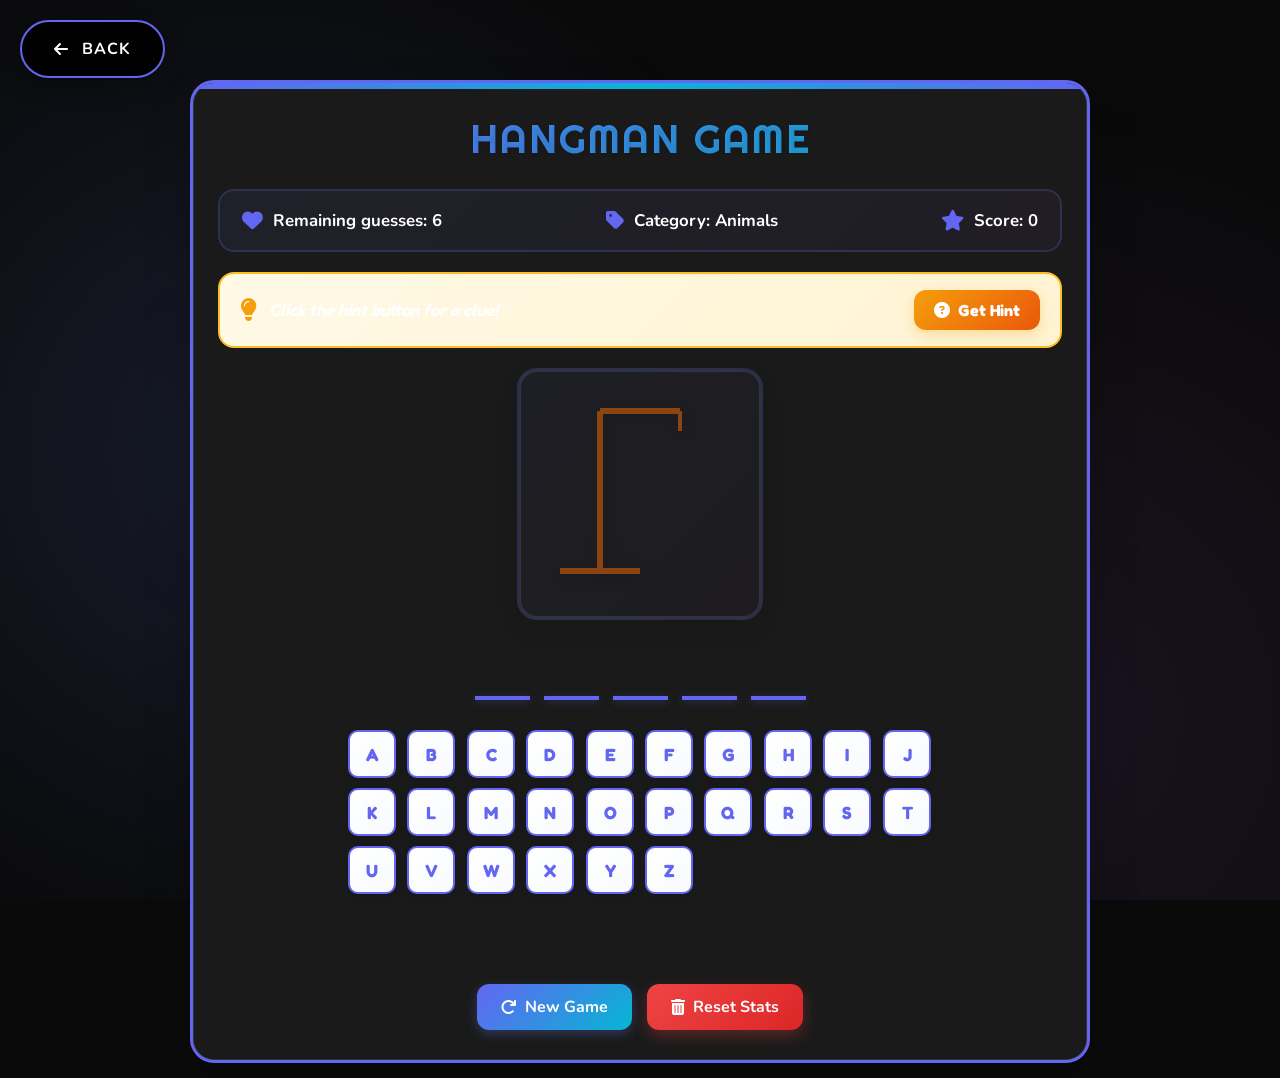
==== game-hub/games/Hangman-Game/index.html @ 68e76917 "Add files via upload" ====
<!DOCTYPE html>
<html lang="en">
<head>
  <meta charset="UTF-8">
  <meta name="viewport" content="width=device-width, initial-scale=1.0">
  <title>Hangman Game - Game Hub</title>
  
  <!-- SEO Meta Tags -->
  <meta name="description" content="Play Hangman - Guess the word letter by letter! Features multiple categories (Animals, Countries, Fruits) with hints. Part of Game Hub collection.">
  <meta name="keywords" content="hangman game, word guessing game, letter game, vocabulary game, educational game">
  <meta name="author" content="Game Hub">
  <meta name="robots" content="index, follow">
  
  <!-- Open Graph Meta Tags -->
  <meta property="og:title" content="Hangman Game - Game Hub">
  <meta property="og:description" content="Play Hangman - Guess the word letter by letter! Features multiple categories with hints.">
  <meta property="og:image" content="../../og.png">
  <meta property="og:image:alt" content="Hangman Game">
  <meta property="og:url" content="">
  <meta property="og:type" content="website">
  <meta property="og:site_name" content="Game Hub">
  
  <!-- Twitter Card Meta Tags -->
  <meta name="twitter:card" content="summary_large_image">
  <meta name="twitter:title" content="Hangman Game - Game Hub">
  <meta name="twitter:description" content="Play Hangman - Guess the word letter by letter!">
  <meta name="twitter:image" content="../../og.png">
  
  <!-- Favicon -->
  <link rel="icon" type="image/png" href="../../fb.png">
  <link rel="icon" type="image/png" sizes="32x32" href="../../fb.png">
  <link rel="icon" type="image/png" sizes="16x16" href="../../fb.png">
  <link rel="apple-touch-icon" sizes="180x180" href="../../fb.png">
  <link rel="manifest" href="../../site.webmanifest">
  
  <!-- Theme Color -->
  <meta name="theme-color" content="#6366f1">
  <meta name="msapplication-TileColor" content="#6366f1">
  
  <link rel="stylesheet" href="https://cdnjs.cloudflare.com/ajax/libs/font-awesome/6.4.0/css/all.min.css">
  <link rel="stylesheet" href="../../shared/styles.css">
  <link rel="stylesheet" href="styles.css">
</head>
<body class="theme-dark">
  <!-- Back Button -->
  <div class="btn btn-secondary back-button" onclick="navigateWithLoading('../../games-hub.html', 'Going Back...')" style="cursor: pointer;">
    <i class="fas fa-arrow-left"></i> Back
  </div>
  
  <div class="game-container">
    <h1>Hangman Game</h1>
    
    <!-- Result Modal -->
    <div id="result-modal" class="result-modal">
      <div class="result-modal-content">
        <div class="particles-container" id="particles-container"></div>
        <div class="result-icon" id="result-icon">🎉</div>
        <h2 class="result-title" id="result-title">Congratulations!</h2>
        <p class="result-message" id="result-message">You won!</p>
        <div class="result-stats">
          <div class="result-stat">
            <span class="result-stat-label">Score</span>
            <span class="result-stat-value" id="result-score">0</span>
          </div>
          <div class="result-stat">
            <span class="result-stat-label">Word</span>
            <span class="result-stat-value" id="result-word">WORD</span>
          </div>
          <div class="result-stat">
            <span class="result-stat-label">Streak</span>
            <span class="result-stat-value" id="result-streak">0</span>
          </div>
        </div>
        <div class="result-buttons">
          <button class="result-btn play-again-btn" id="play-again-btn">
            <i class="fas fa-redo"></i> Play Again
          </button>
          <button class="result-btn close-modal-btn" id="close-modal-btn">
            <i class="fas fa-times"></i> Close
          </button>
        </div>
      </div>
    </div>
    
    <div class="game-status">
      <div class="status-item">
        <i class="fas fa-heart"></i>
        <span id="remaining-guesses">Remaining guesses: 6</span>
      </div>
      <div class="status-item">
        <i class="fas fa-tag"></i>
        <span id="category">Category: Animals</span>
      </div>
      <div class="status-item">
        <i class="fas fa-star"></i>
        <span id="current-score">Score: 0</span>
      </div>
    </div>
    
    <div class="hint-section">
      <div class="hint-container">
        <i class="fas fa-lightbulb"></i>
        <span id="hint-text">Click the hint button for a clue!</span>
      </div>
      <button id="hint-btn" class="hint-btn">
        <i class="fas fa-question-circle"></i> Get Hint
      </button>
    </div>
    
    <div class="hangman-container">
      <div class="hangman-wrapper">
        <svg id="hangman-svg" width="200" height="200" viewBox="0 0 200 200">
          <!-- Gallows -->
          <line x1="20" y1="180" x2="100" y2="180" stroke="#8B4513" stroke-width="6"/>
          <line x1="60" y1="180" x2="60" y2="20" stroke="#8B4513" stroke-width="6"/>
          <line x1="60" y1="20" x2="140" y2="20" stroke="#8B4513" stroke-width="6"/>
          <line x1="140" y1="20" x2="140" y2="40" stroke="#8B4513" stroke-width="4"/>
          
          <!-- Hangman parts (hidden by default) -->
          <!-- Head -->
          <circle id="head" cx="140" cy="60" r="20" stroke="#333" stroke-width="3" fill="#ffdbac" style="display: none;"/>
          <!-- Body -->
          <line id="body" x1="140" y1="80" x2="140" y2="130" stroke="#333" stroke-width="4" style="display: none;"/>
          <!-- Arms -->
          <line id="left-arm" x1="140" y1="100" x2="110" y2="90" stroke="#333" stroke-width="3" style="display: none;"/>
          <line id="right-arm" x1="140" y1="100" x2="170" y2="90" stroke="#333" stroke-width="3" style="display: none;"/>
          <!-- Legs -->
          <line id="left-leg" x1="140" y1="130" x2="120" y2="160" stroke="#333" stroke-width="3" style="display: none;"/>
          <line id="right-leg" x1="140" y1="130" x2="160" y2="160" stroke="#333" stroke-width="3" style="display: none;"/>
          <!-- Face (shown when lost) -->
          <g id="face" style="display: none;">
            <circle cx="133" cy="55" r="2" fill="#333"/>
            <circle cx="147" cy="55" r="2" fill="#333"/>
            <path d="M130 70 Q140 75 150 70" stroke="#333" stroke-width="2" fill="transparent"/>
          </g>
        </svg>
      </div>
    </div>
    
    <div class="word-display" id="word-display">
      <!-- Word letters will appear here -->
    </div>
    
    <div class="keyboard" id="keyboard">
      <!-- Keyboard letters will be added by JavaScript -->
    </div>
    
    <div class="game-message" id="game-message"></div>
    
    <div class="game-controls">
      <button id="hint-btn-mobile" class="control-btn hint-btn-mobile">
        <i class="fas fa-lightbulb"></i>
        <span>Hint</span>
      </button>
      <button id="reset-btn" class="control-btn reset-btn">
        <i class="fas fa-redo"></i>
        <span>New Game</span>
      </button>
      <button id="reset-stats-btn" class="control-btn stats-reset-btn">
        <i class="fas fa-trash-alt"></i>
        <span>Reset Stats</span>
      </button>
    </div>
  </div>

  <script src="../../shared/themes.js"></script>
  <script src="../../shared/sound-manager.js"></script>
  <script src="../../shared/simple-loading.js"></script>
  <script src="script.js"></script>
  <script>
    function navigateWithLoading(url, text = 'Loading...') {
      SimpleLoading.showAndNavigate(url, text, 600);
    }
  </script>
</body>
</html>
---- game-hub/shared/styles.css ----
/* Global Theme System for Game Hub */

/* Video Background Styles */
.video-background {
    position: fixed;
    top: 0;
    left: 0;
    width: 100%;
    height: 100%;
    z-index: -2;
    object-fit: cover;
    filter: brightness(1.0) contrast(1.1);
    opacity: 1;
    transition: opacity 0.5s ease-in-out;
}

.video-overlay {
    position: fixed;
    top: 0;
    left: 0;
    width: 100%;
    height: 100%;
    background: rgba(0, 0, 0, 0.1);
    z-index: -1;
    transition: background 0.5s ease-in-out;
}

/* Particles.js Container */
#particles-js {
    position: fixed;
    top: 0;
    left: 0;
    width: 100%;
    height: 100%;
    z-index: 1;
    pointer-events: none;
}

/* Theme Variables */
:root {
    /* Dark Theme (Default) */
    --dark-bg: #0a0a0a;
    --dark-surface: #1a1a1a;
    --dark-primary: #6366f1;
    --dark-secondary: #8b5cf6;
    --dark-accent: #06b6d4;
    --dark-text: #ffffff;
    --dark-text-secondary: #a1a1aa;
    --dark-shadow: 0 10px 30px rgba(99, 102, 241, 0.3);
    --dark-glow: 0 0 20px;
    
    /* Anime/Neon Theme */
    --anime-bg: #0d0d23;
    --anime-surface: #1a1a3a;
    --anime-primary: #ff006e;
    --anime-secondary: #8338ec;
    --anime-accent: #00f5ff;
    --anime-text: #ffffff;
    --anime-text-secondary: #b794f6;
    --anime-shadow: 0 10px 30px rgba(255, 0, 110, 0.4);
    --anime-glow: 0 0 30px;
    
    /* Cartoon/Toon Theme */
    --cartoon-bg: #fff8e1;
    --cartoon-surface: #ffffff;
    --cartoon-primary: #ff5722;
    --cartoon-secondary: #ff9800;
    --cartoon-accent: #4caf50;
    --cartoon-text: #333333;
    --cartoon-text-secondary: #666666;
    --cartoon-shadow: 0 8px 25px rgba(255, 87, 34, 0.3);
    --cartoon-glow: 0 0 15px;
}

/* Current Theme Variables (Default to Dark) */
.theme-dark {
    --current-bg: var(--dark-bg);
    --current-surface: var(--dark-surface);
    --current-primary: var(--dark-primary);
    --current-secondary: var(--dark-secondary);
    --current-accent: var(--dark-accent);
    --current-text: var(--dark-text);
    --current-text-secondary: var(--dark-text-secondary);
    --current-shadow: var(--dark-shadow);
    --current-glow: var(--dark-glow);
}

.theme-anime {
    --current-bg: var(--anime-bg);
    --current-surface: var(--anime-surface);
    --current-primary: var(--anime-primary);
    --current-secondary: var(--anime-secondary);
    --current-accent: var(--anime-accent);
    --current-text: var(--anime-text);
    --current-text-secondary: var(--anime-text-secondary);
    --current-shadow: var(--anime-shadow);
    --current-glow: var(--anime-glow);
}

.theme-cartoon {
    --current-bg: var(--cartoon-bg);
    --current-surface: var(--cartoon-surface);
    --current-primary: var(--cartoon-primary);
    --current-secondary: var(--cartoon-secondary);
    --current-accent: var(--cartoon-accent);
    --current-text: var(--cartoon-text);
    --current-text-secondary: var(--cartoon-text-secondary);
    --current-shadow: var(--cartoon-shadow);
    --current-glow: var(--cartoon-glow);
}

/* Global Styles */
* {
    margin: 0;
    padding: 0;
    box-sizing: border-box;
    cursor: url('../../assets/cursors/alt.cur'), auto;
}

body {
    font-family: 'Inter', -apple-system, BlinkMacSystemFont, 'Segoe UI', Roboto, sans-serif;
    background: var(--current-bg);
    color: var(--current-text);
    transition: all 0.3s ease;
    overflow-x: hidden;
    cursor: url('../../assets/cursors/alt.cur'), auto;
}

/* Custom cursor for interactive elements */
a, button, .btn, .menu-option, .game-card, .toggle-switch, .select-control, 
input[type="button"], input[type="submit"], [onclick], [role="button"] {
    cursor: url('../../assets/cursors/alt.cur'), pointer !important;
}

/* Theme-specific fonts */
.theme-anime {
    font-family: 'Orbitron', 'Courier New', monospace;
}

.theme-cartoon {
    font-family: 'Comic Neue', 'Comic Sans MS', cursive;
}

.theme-dark {
    font-family: 'Inter', -apple-system, BlinkMacSystemFont, 'Segoe UI', Roboto, sans-serif;
}

/* Theme-specific video overlays */
.theme-dark .video-overlay {
    background: rgba(0, 0, 0, 0.15);
}

.theme-anime .video-overlay {
    background: rgba(99, 102, 241, 0.1);
}

.theme-cartoon .video-overlay {
    background: rgba(255, 193, 7, 0.05);
}

/* Remove theme-specific video filters to keep images fully visible */
.theme-dark .video-background,
.theme-anime .video-background,
.theme-cartoon .video-background {
    filter: brightness(1.0) contrast(1.1);
}

/* Enhanced content containers for better readability over bright backgrounds */
.menu-header,
.hub-header,
.settings-header,
.profile-header,
.achievements-header {
    background: rgba(0, 0, 0, 0.3) !important;
    backdrop-filter: blur(10px) saturate(180%) !important;
    border-color: var(--current-primary) !important;
}

.menu-option {
    background: rgba(0, 0, 0, 0.25) !important;
    backdrop-filter: blur(10px) saturate(180%) !important;
    color: white !important;
}

.menu-option:hover {
    background: rgba(0, 0, 0, 0.4) !important;
}

.game-card,
.settings-section,
.stat-card,
.game-progress-card,
.achievement-card,
.progress-card {
    background: rgba(0, 0, 0, 0.8) !important;
    backdrop-filter: blur(15px) saturate(180%) !important;
    color: white !important;
}

.menu-footer,
.hub-footer {
    background: rgba(0, 0, 0, 0.2) !important;
    backdrop-filter: blur(10px) saturate(180%) !important;
}

/* Start screen specific styling */
.start-screen {
    background: rgba(0, 0, 0, 0.3);
    backdrop-filter: blur(5px);
}

.main-logo,
.subtitle {
    text-shadow: 2px 2px 8px rgba(0, 0, 0, 0.8) !important;
}

.start-button {
    background: rgba(0, 0, 0, 0.8) !important;
    backdrop-filter: blur(15px) !important;
    border: 2px solid var(--current-primary) !important;
}

/* Common Button Styles */
.btn {
    padding: 1rem 2rem;
    background: linear-gradient(45deg, var(--current-primary), var(--current-secondary));
    color: white;
    border: none;
    border-radius: 50px;
    cursor: pointer;
    transition: all 0.4s cubic-bezier(0.4, 0, 0.2, 1);
    font-weight: 700;
    text-decoration: none;
    display: inline-flex;
    align-items: center;
    gap: 0.8rem;
    text-transform: uppercase;
    letter-spacing: 1px;
    box-shadow: 0 8px 25px rgba(0, 0, 0, 0.3);
    backdrop-filter: blur(10px);
}

.btn:hover {
    background: linear-gradient(45deg, var(--current-secondary), var(--current-accent));
    transform: translateY(-3px) scale(1.05);
    box-shadow: 0 15px 40px rgba(0, 0, 0, 0.4);
}

.btn-secondary {
    background: rgba(0, 0, 0, 0.85);
    color: white;
    border: 2px solid var(--current-primary);
    backdrop-filter: blur(15px) saturate(180%);
    position: relative;
}

.btn-secondary::before {
    content: '';
    position: absolute;
    top: 0;
    left: 0;
    right: 0;
    bottom: 0;
    background: rgba(0, 0, 0, 0.1);
    border-radius: inherit;
    z-index: -1;
}

.btn-secondary:hover {
    background: var(--current-primary);
    color: white;
    border-color: var(--current-accent);
}

/* Common Card Styles */
.card {
    background: rgba(0, 0, 0, 0.8);
    border: 2px solid transparent;
    border-radius: 20px;
    padding: 2rem;
    transition: all 0.4s cubic-bezier(0.4, 0, 0.2, 1);
    backdrop-filter: blur(15px) saturate(180%);
    box-shadow: 0 10px 40px rgba(0, 0, 0, 0.5);
    position: relative;
    color: white;
}

.card:hover {
    transform: translateY(-8px) scale(1.02);
    border-color: var(--current-primary);
    background: rgba(0, 0, 0, 0.85);
    box-shadow: 0 20px 60px rgba(0, 0, 0, 0.6), 
                0 0 40px var(--current-primary);
}

/* Theme-specific animations */
.theme-anime .card:hover {
    box-shadow: var(--current-glow) var(--current-primary);
}

.theme-cartoon .card {
    border-radius: 20px;
    box-shadow: 0 4px 15px rgba(0,0,0,0.1);
}

.theme-cartoon .card:hover {
    transform: translateY(-8px) scale(1.02);
}

/* Enhanced Responsive Design */
@media (max-width: 1200px) {
    .btn {
        padding: 0.8rem 1.6rem;
        font-size: 0.95rem;
    }
}

@media (max-width: 768px) {
    .btn {
        padding: 0.6rem 1.2rem;
        font-size: 0.9rem;
        gap: 0.5rem;
    }
    
    .card {
        padding: 1rem;
        border-radius: 15px;
    }
    
    .menu-options {
        gap: 1rem !important;
    }
    
    .menu-option {
        padding: 1.5rem 1.8rem !important;
        gap: 1rem !important;
    }
    
    .option-icon {
        font-size: 2rem !important;
        width: 60px !important;
    }
    
    .option-title {
        font-size: 1.3rem !important;
    }
}

@media (max-width: 480px) {
    .btn {
        padding: 0.5rem 1rem;
        font-size: 0.85rem;
        border-radius: 25px;
    }
    
    .card {
        padding: 0.8rem;
        border-radius: 12px;
    }
    
    .menu-option {
        padding: 1.2rem 1.5rem !important;
        border-radius: 15px !important;
    }
    
    .option-icon {
        font-size: 1.8rem !important;
        width: 50px !important;
    }
    
    .option-title {
        font-size: 1.1rem !important;
    }
    
    .option-arrow {
        font-size: 1.5rem !important;
    }
}

/* Optimized Loading Screen with Spinning Controller */
.simple-loading {
    position: fixed;
    top: 0;
    left: 0;
    width: 100%;
    height: 100%;
    background: rgba(0, 0, 0, 0.85);
    display: flex;
    justify-content: center;
    align-items: center;
    z-index: 1000;
    animation: fadeIn 0.2s ease-out;
}

@keyframes fadeIn {
    from {
        opacity: 0;
    }
    to {
        opacity: 1;
    }
}

.loading-content {
    text-align: center;
    animation: slideUp 0.3s ease-out;
    will-change: transform, opacity;
}

@keyframes slideUp {
    from {
        transform: translateY(15px);
        opacity: 0;
    }
    to {
        transform: translateY(0);
        opacity: 1;
    }
}

.loading-controller {
    width: 100px;
    height: 65px;
    position: relative;
    animation: controllerSpin 2s linear infinite;
    margin-bottom: 1.5rem;
    will-change: transform;
}

.controller {
    width: 100px;
    height: 65px;
    background: linear-gradient(145deg, #2a2a2a, #1a1a1a);
    border-radius: 20px 20px 12px 12px;
    position: relative;
    box-shadow: 
        0 0 10px var(--current-primary),
        inset 0 1px 4px rgba(255,255,255,0.1);
    border: 2px solid var(--current-primary);
    will-change: box-shadow;
}

.controller::before {
    content: '';
    position: absolute;
    top: -6px;
    left: 16px;
    width: 20px;
    height: 12px;
    background: linear-gradient(145deg, #333, #222);
    border-radius: 6px 6px 0 0;
    border: 1px solid var(--current-secondary);
}

.controller::after {
    content: '';
    position: absolute;
    top: -6px;
    right: 16px;
    width: 20px;
    height: 12px;
    background: linear-gradient(145deg, #333, #222);
    border-radius: 6px 6px 0 0;
    border: 1px solid var(--current-secondary);
}

.d-pad {
    position: absolute;
    top: 16px;
    left: 16px;
    width: 16px;
    height: 16px;
}

.d-pad::before {
    content: '';
    position: absolute;
    top: 5px;
    left: 0;
    width: 16px;
    height: 6px;
    background: var(--current-accent);
    border-radius: 2px;
    box-shadow: 0 0 4px var(--current-accent);
}

.d-pad::after {
    content: '';
    position: absolute;
    top: 0;
    left: 5px;
    width: 6px;
    height: 16px;
    background: var(--current-accent);
    border-radius: 2px;
    box-shadow: 0 0 4px var(--current-accent);
}

.buttons {
    position: absolute;
    top: 12px;
    right: 12px;
    width: 25px;
    height: 25px;
}

.button {
    position: absolute;
    width: 6px;
    height: 6px;
    border-radius: 50%;
    box-shadow: 0 0 6px currentColor;
    animation: buttonPulse 1.5s ease-in-out infinite;
}

.button:nth-child(1) {
    top: 0;
    left: 9px;
    background: #ff4757;
    color: #ff4757;
    animation-delay: 0s;
}

.button:nth-child(2) {
    top: 9px;
    right: 0;
    background: #2ed573;
    color: #2ed573;
    animation-delay: 0.2s;
}

.button:nth-child(3) {
    bottom: 0;
    left: 9px;
    background: #3742fa;
    color: #3742fa;
    animation-delay: 0.4s;
}

.button:nth-child(4) {
    top: 9px;
    left: 0;
    background: #ffa502;
    color: #ffa502;
    animation-delay: 0.6s;
}

.analog-sticks {
    position: absolute;
    bottom: 6px;
    left: 50%;
    transform: translateX(-50%);
    display: flex;
    gap: 32px;
}

.analog-stick {
    width: 10px;
    height: 10px;
    background: radial-gradient(circle, var(--current-primary), var(--current-secondary));
    border-radius: 50%;
    border: 1px solid var(--current-accent);
    box-shadow: 0 0 8px var(--current-primary);
    animation: stickMove 3s ease-in-out infinite;
}

.analog-stick:nth-child(2) {
    animation-delay: 1.5s;
}

@keyframes controllerSpin {
    0% { transform: rotate(0deg); }
    100% { transform: rotate(360deg); }
}

@keyframes buttonPulse {
    0%, 100% { 
        transform: scale(1);
        opacity: 0.8;
    }
    50% { 
        transform: scale(1.2);
        opacity: 1;
    }
}

@keyframes stickMove {
    0%, 100% { transform: translate(0, 0); }
    25% { transform: translate(1px, -1px); }
    50% { transform: translate(-1px, 1px); }
    75% { transform: translate(1px, 1px); }
}

.loading-text {
    color: var(--current-text);
    font-size: 1.1rem;
    font-weight: 600;
    opacity: 0.9;
}

/* Enhanced Mobile Responsiveness for Loading */
@media (max-width: 768px) {
    .loading-controller {
        width: 80px;
        height: 52px;
    }
    
    .controller {
        width: 80px;
        height: 52px;
        border-radius: 16px 16px 10px 10px;
    }
    
    .controller::before,
    .controller::after {
        width: 16px;
        height: 10px;
        top: -5px;
    }
    
    .controller::before {
        left: 13px;
    }
    
    .controller::after {
        right: 13px;
    }
    
    .d-pad {
        top: 13px;
        left: 13px;
        width: 13px;
        height: 13px;
    }
    
    .d-pad::before {
        width: 13px;
        height: 5px;
        top: 4px;
    }
    
    .d-pad::after {
        width: 5px;
        height: 13px;
        left: 4px;
    }
    
    .buttons {
        top: 10px;
        right: 10px;
        width: 20px;
        height: 20px;
    }
    
    .button {
        width: 5px;
        height: 5px;
    }
    
    .analog-sticks {
        bottom: 5px;
        gap: 25px;
    }
    
    .analog-stick {
        width: 8px;
        height: 8px;
    }
    
    .loading-text {
        font-size: 1rem;
    }
}

@media (max-width: 480px) {
    .loading-controller {
        width: 70px;
        height: 45px;
    }
    
    .controller {
        width: 70px;
        height: 45px;
        border-radius: 14px 14px 8px 8px;
    }
    
    .loading-text {
        font-size: 0.9rem;
    }
}

/* Theme Transition */
* {
    transition: background-color 0.3s ease, color 0.3s ease, border-color 0.3s ease;
}
---- game-hub/games/Hangman-Game/styles.css ----
@import url('https://fonts.googleapis.com/css2?family=Fredoka:wght@400;500;600;700&family=Righteous&family=Nunito:wght@400;600;700;800&display=swap');

:root {
  --primary: #667eea;
  --primary-dark: #5a6fd8;
  --secondary: #764ba2;
  --success: #10b981;
  --danger: #ef4444;
  --warning: #f59e0b;
  --dark: #1f2937;
  --light: #f7fafc;
  --hint: #fbbf24;
  --gradient: linear-gradient(135deg, var(--primary) 0%, var(--secondary) 100%);
}

/* Theme-aware styles */
.theme-dark {
  --hangman-bg: var(--current-bg);
  --hangman-surface: var(--current-surface);
  --hangman-text: var(--current-text);
  --hangman-primary: var(--current-primary);
  --hangman-accent: var(--current-accent);
}

.theme-anime {
  --hangman-bg: var(--current-bg);
  --hangman-surface: var(--current-surface);
  --hangman-text: var(--current-text);
  --hangman-primary: var(--current-primary);
  --hangman-accent: var(--current-accent);
}

.theme-toon {
  --hangman-bg: var(--current-bg);
  --hangman-surface: var(--current-surface);
  --hangman-text: var(--current-text);
  --hangman-primary: var(--current-primary);
  --hangman-accent: var(--current-accent);
}

.back-button {
  position: fixed;
  top: 20px;
  left: 20px;
  z-index: 100;
  transition: all 0.3s cubic-bezier(0.4, 0, 0.2, 1);
}

.back-button:hover {
  transform: translateX(-4px);
}

@media (max-width: 768px) {
  .back-button {
    top: 15px;
    left: 15px;
    padding: 10px 16px;
    font-size: 0.9rem;
  }
}

* {
  margin: 0;
  padding: 0;
  box-sizing: border-box;
  font-family: 'Nunito', sans-serif;
}

body {
  background: var(--hangman-bg, var(--gradient));
  display: flex;
  justify-content: center;
  align-items: center;
  min-height: 100vh;
  padding: 80px 15px 15px 15px;
  color: var(--hangman-text, var(--dark));
  position: relative;
  overflow-x: hidden;
  overflow-y: auto;
}

body::before {
  content: '';
  position: fixed;
  top: 0;
  left: 0;
  right: 0;
  bottom: 0;
  background: 
    radial-gradient(circle at 20% 50%, rgba(102, 126, 234, 0.15) 0%, transparent 50%),
    radial-gradient(circle at 80% 80%, rgba(118, 75, 162, 0.15) 0%, transparent 50%);
  pointer-events: none;
  z-index: 0;
}

.game-container {
  background: var(--hangman-surface, white);
  border: 3px solid var(--hangman-primary, var(--primary));
  border-radius: 24px;
  box-shadow: 
    0 25px 50px rgba(0, 0, 0, 0.2),
    0 0 0 1px rgba(255, 255, 255, 0.1) inset;
  padding: 30px 25px;
  width: 100%;
  max-width: 900px;
  text-align: center;
  position: relative;
  overflow: hidden;
  backdrop-filter: blur(20px);
  z-index: 1;
  margin: auto;
}

.game-container::before {
  content: '';
  position: absolute;
  top: 0;
  left: 0;
  right: 0;
  height: 6px;
  background: linear-gradient(
    90deg,
    var(--hangman-primary, var(--primary)) 0%,
    var(--hangman-accent, var(--secondary)) 50%,
    var(--hangman-primary, var(--primary)) 100%
  );
  animation: shimmer 3s ease-in-out infinite;
}

@keyframes shimmer {
  0%, 100% { opacity: 1; }
  50% { opacity: 0.7; }
}

h1 {
  font-family: 'Righteous', cursive;
  background: linear-gradient(
    135deg,
    var(--hangman-primary, var(--primary)),
    var(--hangman-accent, var(--secondary)),
    var(--hangman-primary, var(--primary))
  );
  -webkit-background-clip: text;
  -webkit-text-fill-color: transparent;
  background-clip: text;
  background-size: 200% auto;
  margin-bottom: 25px;
  font-size: 2.5rem;
  font-weight: 400;
  letter-spacing: 2px;
  text-transform: uppercase;
  animation: gradientShift 4s ease infinite;
  text-shadow: 2px 2px 4px rgba(0, 0, 0, 0.1);
}

@keyframes gradientShift {
  0%, 100% { background-position: 0% center; }
  50% { background-position: 100% center; }
}

.game-status {
  display: flex;
  justify-content: space-between;
  align-items: center;
  margin-bottom: 20px;
  padding: 18px 22px;
  background: linear-gradient(135deg, rgba(102, 126, 234, 0.08) 0%, rgba(118, 75, 162, 0.08) 100%);
  border-radius: 16px;
  border: 2px solid rgba(102, 126, 234, 0.2);
  backdrop-filter: blur(10px);
  transition: all 0.3s ease;
  flex-wrap: wrap;
  gap: 15px;
}

.game-status:hover {
  transform: translateY(-2px);
  box-shadow: 0 8px 20px rgba(102, 126, 234, 0.15);
}

/* Game Stats Bar */
.game-stats-bar {
  display: grid;
  grid-template-columns: repeat(4, 1fr);
  gap: 15px;
  margin-bottom: 25px;
  padding: 20px;
  background: linear-gradient(135deg, rgba(16, 185, 129, 0.08) 0%, rgba(34, 197, 94, 0.08) 100%);
  border-radius: 16px;
  border: 2px solid rgba(16, 185, 129, 0.2);
  backdrop-filter: blur(10px);
  transition: all 0.3s ease;
}

.game-stats-bar:hover {
  transform: translateY(-2px);
  box-shadow: 0 8px 20px rgba(16, 185, 129, 0.15);
}

.stat-box {
  display: flex;
  align-items: center;
  gap: 12px;
  padding: 15px;
  background: rgba(255, 255, 255, 0.7);
  border-radius: 12px;
  border: 2px solid rgba(16, 185, 129, 0.15);
  transition: all 0.3s cubic-bezier(0.4, 0, 0.2, 1);
}

.stat-box:hover {
  transform: translateY(-3px) scale(1.02);
  box-shadow: 0 6px 16px rgba(16, 185, 129, 0.2);
  border-color: rgba(16, 185, 129, 0.4);
}

.stat-icon {
  font-size: 2rem;
  line-height: 1;
  animation: iconFloat 3s ease-in-out infinite;
}

.stat-box:nth-child(1) .stat-icon { animation-delay: 0s; }
.stat-box:nth-child(2) .stat-icon { animation-delay: 0.2s; }
.stat-box:nth-child(3) .stat-icon { animation-delay: 0.4s; }
.stat-box:nth-child(4) .stat-icon { animation-delay: 0.6s; }

@keyframes iconFloat {
  0%, 100% { transform: translateY(0px); }
  50% { transform: translateY(-5px); }
}

.stat-info {
  display: flex;
  flex-direction: column;
  gap: 2px;
}

.stat-value {
  font-size: 1.5rem;
  font-weight: 800;
  color: var(--success);
  font-family: 'Fredoka', sans-serif;
  line-height: 1;
}

.stat-label {
  font-size: 0.75rem;
  font-weight: 600;
  color: var(--hangman-text, var(--dark));
  text-transform: uppercase;
  letter-spacing: 0.5px;
  font-family: 'Nunito', sans-serif;
  opacity: 0.8;
}

.status-item {
  display: flex;
  align-items: center;
  gap: 10px;
  font-weight: 700;
  font-size: 1.05rem;
  color: var(--hangman-text, var(--dark));
  font-family: 'Fredoka', sans-serif;
}

.status-item i {
  color: var(--hangman-primary, var(--primary));
  font-size: 1.3rem;
  animation: pulse 2s ease-in-out infinite;
}

@keyframes pulse {
  0%, 100% { transform: scale(1); }
  50% { transform: scale(1.1); }
}

.hint-section {
  display: flex;
  justify-content: space-between;
  align-items: center;
  margin-bottom: 20px;
  padding: 16px 20px;
  background: linear-gradient(135deg, #fff9e6 0%, #fff3d1 100%);
  border-radius: 16px;
  border: 2px solid #fbbf24;
  transition: all 0.3s ease;
}

.hint-section:hover {
  transform: translateY(-2px);
  box-shadow: 0 8px 20px rgba(251, 191, 36, 0.2);
}

.hint-container {
  display: flex;
  align-items: center;
  gap: 12px;
  flex: 1;
  text-align: left;
}

.hint-container i {
  color: var(--warning);
  font-size: 1.4rem;
  animation: bounce 2s ease-in-out infinite;
}

@keyframes bounce {
  0%, 100% { transform: translateY(0); }
  50% { transform: translateY(-5px); }
}

#hint-text {
  font-weight: 600;
  color: var(--hangman-text, var(--dark));
  font-style: italic;
  font-family: 'Fredoka', sans-serif;
  font-size: 1.05rem;
}

.hint-btn {
  background: linear-gradient(135deg, var(--warning) 0%, #ea580c 100%);
  color: white;
  border: none;
  padding: 10px 20px;
  border-radius: 12px;
  font-size: 1rem;
  font-weight: 700;
  cursor: pointer;
  transition: all 0.3s cubic-bezier(0.4, 0, 0.2, 1);
  display: flex;
  align-items: center;
  gap: 8px;
  font-family: 'Fredoka', sans-serif;
  box-shadow: 0 4px 12px rgba(245, 158, 11, 0.3);
}

.hint-btn:hover:not(.used) {
  background: linear-gradient(135deg, #ea580c 0%, #dc2626 100%);
  transform: translateY(-3px);
  box-shadow: 0 8px 20px rgba(245, 158, 11, 0.4);
}

.hint-btn.used {
  background: #9ca3af;
  cursor: not-allowed;
  opacity: 0.6;
  box-shadow: none;
}

.hangman-container {
  margin: 20px auto;
  display: flex;
  justify-content: center;
}

.hangman-wrapper {
  background: linear-gradient(135deg, rgba(102, 126, 234, 0.05) 0%, rgba(118, 75, 162, 0.05) 100%);
  border-radius: 20px;
  padding: 20px;
  border: 3px solid rgba(102, 126, 234, 0.2);
  box-shadow: 
    0 10px 25px rgba(0, 0, 0, 0.1),
    0 0 0 1px rgba(255, 255, 255, 0.1) inset;
  transition: all 0.3s ease;
}

.hangman-wrapper:hover {
  transform: scale(1.02);
  box-shadow: 0 15px 35px rgba(0, 0, 0, 0.15);
}

#hangman-svg {
  filter: drop-shadow(3px 3px 6px rgba(0, 0, 0, 0.15));
  max-width: 100%;
  height: auto;
}

.word-display {
  display: flex;
  justify-content: center;
  gap: clamp(8px, 2vw, 14px);
  margin: 25px 0;
  font-size: clamp(1.5rem, 4vw, 2.2rem);
  font-weight: 800;
  min-height: 60px;
  flex-wrap: wrap;
  padding: 0 0.5rem;
  font-family: 'Fredoka', sans-serif;
}

.word-letter {
  width: clamp(35px, 8vw, 55px);
  height: clamp(35px, 8vw, 55px);
  display: flex;
  align-items: center;
  justify-content: center;
  border-bottom: 4px solid var(--hangman-primary, var(--primary));
  color: var(--hangman-primary, var(--primary));
  transition: all 0.4s cubic-bezier(0.68, -0.55, 0.265, 1.55);
  animation: letterPulse 0.6s cubic-bezier(0.68, -0.55, 0.265, 1.55);
  border-radius: 4px 4px 0 0;
  position: relative;
}

.word-letter::after {
  content: '';
  position: absolute;
  bottom: -4px;
  left: 0;
  right: 0;
  height: 4px;
  background: var(--hangman-primary, var(--primary));
  border-radius: 0 0 4px 4px;
  box-shadow: 0 2px 8px rgba(102, 126, 234, 0.3);
}

@keyframes letterPulse {
  0% { 
    transform: scale(0.5) rotateY(90deg);
    opacity: 0;
  }
  50% {
    transform: scale(1.1) rotateY(0deg);
  }
  100% { 
    transform: scale(1) rotateY(0deg);
    opacity: 1;
  }
}

.keyboard {
  display: grid;
  grid-template-columns: repeat(auto-fit, minmax(clamp(38px, 7vw, 48px), 1fr));
  gap: clamp(6px, 1.5vw, 10px);
  margin: 25px 0;
  max-width: 600px;
  margin-left: auto;
  margin-right: auto;
  padding: 0 0.5rem;
}

.keyboard-letter {
  width: clamp(38px, 7vw, 48px);
  height: clamp(38px, 7vw, 48px);
  border: 2px solid var(--hangman-primary, var(--primary));
  background: linear-gradient(135deg, white 0%, #f8fafc 100%);
  color: var(--hangman-primary, var(--primary));
  border-radius: 10px;
  font-size: clamp(0.9rem, 2.5vw, 1.1rem);
  font-weight: 700;
  cursor: pointer;
  transition: all 0.3s cubic-bezier(0.4, 0, 0.2, 1);
  display: flex;
  align-items: center;
  justify-content: center;
  will-change: transform, background;
  font-family: 'Fredoka', sans-serif;
  box-shadow: 0 3px 8px rgba(0, 0, 0, 0.1);
  position: relative;
  overflow: hidden;
}

.keyboard-letter::before {
  content: '';
  position: absolute;
  top: 0;
  left: -100%;
  width: 100%;
  height: 100%;
  background: linear-gradient(90deg, transparent, rgba(255, 255, 255, 0.8), transparent);
  transition: left 0.5s;
}

.keyboard-letter:hover:not(.used)::before {
  left: 100%;
}

.keyboard-letter:hover:not(.used) {
  background: linear-gradient(135deg, var(--hangman-primary, var(--primary)) 0%, var(--hangman-accent, var(--secondary)) 100%);
  color: white;
  transform: translateY(-4px) scale(1.05);
  box-shadow: 0 8px 20px rgba(102, 126, 234, 0.4);
}

.keyboard-letter.used {
  cursor: not-allowed;
  opacity: 0.7;
  transform: scale(0.9);
}

.keyboard-letter.correct {
  background: linear-gradient(135deg, var(--success) 0%, #059669 100%);
  color: white;
  border-color: var(--success);
  animation: correctBounce 0.6s cubic-bezier(0.68, -0.55, 0.265, 1.55);
  box-shadow: 0 6px 16px rgba(16, 185, 129, 0.4);
}

.keyboard-letter.wrong {
  background: linear-gradient(135deg, var(--danger) 0%, #dc2626 100%);
  color: white;
  border-color: var(--danger);
  animation: wrongShake 0.6s ease;
  box-shadow: 0 6px 16px rgba(239, 68, 68, 0.4);
}

@keyframes correctBounce {
  0%, 20%, 60%, 100% { transform: translateY(0) scale(1); }
  40% { transform: translateY(-15px) scale(1.1); }
  80% { transform: translateY(-8px) scale(1.05); }
}

@keyframes wrongShake {
  0%, 100% { transform: translateX(0) rotate(0deg); }
  10%, 30%, 50%, 70%, 90% { transform: translateX(-8px) rotate(-5deg); }
  20%, 40%, 60%, 80% { transform: translateX(8px) rotate(5deg); }
}

.game-message {
  min-height: 40px;
  font-size: 1.3rem;
  font-weight: 800;
  margin: 20px 0;
  color: var(--hangman-primary, var(--primary));
  padding: 10px;
  border-radius: 12px;
  transition: all 0.3s ease;
  font-family: 'Fredoka', sans-serif;
  text-transform: uppercase;
  letter-spacing: 1px;
}

.win-animation {
  animation: winPulse 0.6s ease-in-out;
}

@keyframes winPulse {
  0%, 100% { transform: scale(1); }
  25% { transform: scale(1.1) rotate(2deg); }
  50% { transform: scale(1.05) rotate(-2deg); }
  75% { transform: scale(1.1) rotate(2deg); }
}

.game-controls {
  display: flex;
  justify-content: center;
  gap: 15px;
  margin-top: 25px;
  flex-wrap: wrap;
}

.control-btn {
  background: linear-gradient(135deg, var(--hangman-primary, var(--primary)), var(--hangman-accent, var(--secondary)));
  color: white;
  border: none;
  padding: 12px 24px;
  border-radius: 12px;
  font-size: 1rem;
  font-weight: 700;
  cursor: pointer;
  transition: all 0.3s cubic-bezier(0.4, 0, 0.2, 1);
  display: flex;
  align-items: center;
  gap: 8px;
  min-width: 130px;
  justify-content: center;
  font-family: 'Fredoka', sans-serif;
  box-shadow: 0 4px 12px rgba(102, 126, 234, 0.3);
  position: relative;
  overflow: hidden;
}

.control-btn::before {
  content: '';
  position: absolute;
  top: 50%;
  left: 50%;
  width: 0;
  height: 0;
  border-radius: 50%;
  background: rgba(255, 255, 255, 0.3);
  transform: translate(-50%, -50%);
  transition: width 0.6s, height 0.6s;
}

.control-btn:hover::before {
  width: 300px;
  height: 300px;
}

.control-btn:hover {
  transform: translateY(-4px) scale(1.05);
  box-shadow: 0 10px 25px rgba(102, 126, 234, 0.5);
}

.control-btn i {
  position: relative;
  z-index: 1;
}

.control-btn span {
  position: relative;
  z-index: 1;
}

.hint-btn-mobile {
  background: linear-gradient(135deg, var(--warning) 0%, #ea580c 100%) !important;
  display: none;
  box-shadow: 0 6px 16px rgba(245, 158, 11, 0.3) !important;
}

.hint-btn-mobile:hover {
  box-shadow: 0 10px 25px rgba(245, 158, 11, 0.5) !important;
}

.hint-btn-mobile.used {
  background: linear-gradient(135deg, #9ca3af 0%, #6b7280 100%) !important;
  cursor: not-allowed;
  opacity: 0.6;
}

.hint-btn-mobile.used:hover {
  transform: none;
  box-shadow: none !important;
}

.stats-reset-btn {
  background: linear-gradient(135deg, #ef4444 0%, #dc2626 100%) !important;
  box-shadow: 0 6px 16px rgba(239, 68, 68, 0.3) !important;
}

.stats-reset-btn:hover {
  background: linear-gradient(135deg, #dc2626 0%, #b91c1c 100%) !important;
  box-shadow: 0 10px 25px rgba(239, 68, 68, 0.5) !important;
}

/* Enhanced Mobile Responsiveness */
@media (max-width: 768px) {
  body {
    padding: 70px 10px 10px 10px;
  }
  
  .game-container {
    padding: 25px 18px;
    margin: 0;
    border-width: 2px;
  }
  
  h1 {
    font-size: 2rem;
    margin-bottom: 20px;
  }
  
  .hint-section {
    flex-direction: column;
    gap: 10px;
    text-align: center;
    padding: 14px 16px;
    display: none;
  }
  
  .hint-btn-mobile {
    display: flex !important;
  }
  
  .hangman-wrapper {
    padding: 15px;
  }
  
  #hangman-svg {
    width: 160px;
    height: 160px;
  }
  
  .keyboard {
    grid-template-columns: repeat(7, 1fr);
    gap: 8px;
    max-width: 100%;
    margin: 20px 0;
  }
  
  .keyboard-letter {
    width: 40px;
    height: 40px;
    font-size: 1rem;
  }
  
  .word-letter {
    width: 40px;
    height: 40px;
    font-size: 1.8rem;
  }
  
  .word-display {
    gap: 8px;
    font-size: 1.8rem;
    margin: 20px 0;
  }
  
  .game-controls {
    flex-direction: column;
    align-items: stretch;
    gap: 12px;
  }
  
  .control-btn {
    width: 100%;
    max-width: 100%;
  }
}

@media (max-width: 480px) {
  body {
    padding: 65px 8px 8px 8px;
  }
  
  .game-container {
    padding: 20px 15px;
  }
  
  h1 {
    font-size: 1.7rem;
    margin-bottom: 18px;
  }
  
  .hangman-wrapper {
    padding: 12px;
  }
  
  #hangman-svg {
    width: 140px;
    height: 140px;
  }
  
  .keyboard {
    grid-template-columns: repeat(6, 1fr);
    gap: 6px;
  }
  
  .keyboard-letter {
    width: 36px;
    height: 36px;
    font-size: 0.95rem;
    border-width: 2px;
  }
  
  .word-display {
    gap: 6px;
    margin: 18px 0;
  }
  
  .word-letter {
    width: 35px;
    height: 35px;
    font-size: 1.6rem;
    border-bottom-width: 3px;
  }
  
  .word-letter::after {
    height: 3px;
    bottom: -3px;
  }
  
  .game-message {
    font-size: 1.1rem;
    min-height: 35px;
  }
  
  .control-btn {
    padding: 11px 20px;
    font-size: 0.95rem;
  }
}

@media (max-width: 360px) {
  h1 {
    font-size: 1.5rem;
  }
  
  #hangman-svg {
    width: 120px;
    height: 120px;
  }
  
  .keyboard {
    grid-template-columns: repeat(5, 1fr);
    gap: 5px;
  }
  
  .keyboard-letter {
    width: 32px;
    height: 32px;
    font-size: 0.85rem;
  }
  
  .word-letter {
    width: 30px;
    height: 30px;
    font-size: 1.4rem;
  }
  
  .word-display {
    gap: 5px;
  }
}

/* Statistics Section */
.stats-section {
  margin-bottom: 28px;
  padding: 24px;
  background: linear-gradient(135deg, rgba(16, 185, 129, 0.08) 0%, rgba(34, 197, 94, 0.08) 100%);
  border-radius: 16px;
  border: 2px solid rgba(16, 185, 129, 0.2);
  backdrop-filter: blur(10px);
  transition: all 0.3s ease;
}

.stats-section:hover {
  transform: translateY(-2px);
  box-shadow: 0 8px 20px rgba(16, 185, 129, 0.15);
}

.stats-header {
  display: flex;
  justify-content: space-between;
  align-items: center;
  margin-bottom: 20px;
  flex-wrap: wrap;
  gap: 15px;
}

.stats-header h3 {
  margin: 0;
  color: var(--hangman-text, var(--dark));
  font-family: 'Fredoka', sans-serif;
  font-size: 1.3rem;
  font-weight: 600;
}

.stats-btn {
  background: linear-gradient(135deg, var(--success) 0%, #059669 100%);
  color: white;
  border: none;
  padding: 10px 18px;
  border-radius: 12px;
  font-size: 0.95rem;
  font-weight: 600;
  cursor: pointer;
  transition: all 0.3s cubic-bezier(0.4, 0, 0.2, 1);
  display: flex;
  align-items: center;
  gap: 8px;
  font-family: 'Fredoka', sans-serif;
  box-shadow: 0 4px 12px rgba(16, 185, 129, 0.3);
}

.stats-btn:hover {
  background: linear-gradient(135deg, #059669 0%, #047857 100%);
  transform: translateY(-2px);
  box-shadow: 0 6px 16px rgba(16, 185, 129, 0.4);
}

.stats-display {
  margin-top: 15px;
}

.stats-grid {
  display: grid;
  grid-template-columns: repeat(auto-fit, minmax(120px, 1fr));
  gap: 15px;
}

.stat-item {
  text-align: center;
  padding: 15px 10px;
  background: rgba(255, 255, 255, 0.7);
  border-radius: 12px;
  border: 2px solid rgba(16, 185, 129, 0.2);
  transition: all 0.3s ease;
}

.stat-item:hover {
  transform: translateY(-3px);
  box-shadow: 0 6px 16px rgba(16, 185, 129, 0.2);
  border-color: rgba(16, 185, 129, 0.4);
}

.stat-value {
  font-size: 1.8rem;
  font-weight: 800;
  color: var(--success);
  font-family: 'Fredoka', sans-serif;
  margin-bottom: 5px;
}

.stat-label {
  font-size: 0.9rem;
  font-weight: 600;
  color: var(--hangman-text, var(--dark));
  text-transform: uppercase;
  letter-spacing: 0.5px;
  font-family: 'Nunito', sans-serif;
}

/* Score Display in Game Message */
.score-display {
  font-size: 1.3rem;
  font-weight: 800;
  background: linear-gradient(135deg, #f59e0b 0%, #ea580c 100%);
  -webkit-background-clip: text;
  -webkit-text-fill-color: transparent;
  background-clip: text;
  text-shadow: none;
  margin-top: 8px;
  display: inline-block;
  animation: scoreGlow 1.5s ease-in-out infinite;
}

@keyframes scoreGlow {
  0%, 100% { opacity: 1; transform: scale(1); }
  50% { opacity: 0.8; transform: scale(1.05); }
}

/* Statistics Modal */
.stats-modal {
  position: fixed;
  top: 0;
  left: 0;
  right: 0;
  bottom: 0;
  background: rgba(0, 0, 0, 0.7);
  display: flex;
  justify-content: center;
  align-items: center;
  z-index: 1000;
  backdrop-filter: blur(5px);
  animation: modalFadeIn 0.3s ease;
}

@keyframes modalFadeIn {
  from { opacity: 0; }
  to { opacity: 1; }
}

.stats-modal-content {
  background: var(--hangman-surface, white);
  border-radius: 20px;
  padding: 0;
  max-width: 600px;
  width: 90%;
  max-height: 80vh;
  overflow-y: auto;
  box-shadow: 0 25px 50px rgba(0, 0, 0, 0.3);
  border: 3px solid var(--hangman-primary, var(--primary));
  animation: modalSlideIn 0.3s cubic-bezier(0.68, -0.55, 0.265, 1.55);
}

@keyframes modalSlideIn {
  from { 
    transform: scale(0.7) translateY(-50px);
    opacity: 0;
  }
  to { 
    transform: scale(1) translateY(0);
    opacity: 1;
  }
}

.stats-modal-header {
  display: flex;
  justify-content: space-between;
  align-items: center;
  padding: 24px 30px;
  background: linear-gradient(135deg, var(--hangman-primary, var(--primary)), var(--hangman-accent, var(--secondary)));
  color: white;
  border-radius: 17px 17px 0 0;
}

.stats-modal-header h2 {
  margin: 0;
  font-family: 'Fredoka', sans-serif;
  font-size: 1.5rem;
  font-weight: 600;
}

.close-modal {
  background: none;
  border: none;
  color: white;
  font-size: 2rem;
  cursor: pointer;
  padding: 0;
  width: 40px;
  height: 40px;
  border-radius: 50%;
  display: flex;
  align-items: center;
  justify-content: center;
  transition: all 0.3s ease;
}

.close-modal:hover {
  background: rgba(255, 255, 255, 0.2);
  transform: rotate(90deg);
}

.stats-modal-body {
  padding: 30px;
}

.stats-section {
  margin-bottom: 30px;
}

.stats-section:last-child {
  margin-bottom: 0;
}

.stats-section h3 {
  color: var(--hangman-primary, var(--primary));
  font-family: 'Fredoka', sans-serif;
  font-size: 1.3rem;
  margin-bottom: 20px;
  font-weight: 600;
}

.stats-row {
  display: flex;
  justify-content: space-between;
  align-items: center;
  padding: 12px 0;
  border-bottom: 1px solid rgba(102, 126, 234, 0.1);
  font-family: 'Nunito', sans-serif;
  font-weight: 600;
}

.stats-row:last-child {
  border-bottom: none;
}

.stat-highlight {
  color: var(--hangman-primary, var(--primary));
  font-weight: 800;
  font-size: 1.1rem;
}

.category-stats {
  display: flex;
  justify-content: space-between;
  align-items: center;
  padding: 15px 20px;
  background: linear-gradient(135deg, rgba(102, 126, 234, 0.05) 0%, rgba(118, 75, 162, 0.05) 100%);
  border-radius: 12px;
  margin-bottom: 12px;
  border: 2px solid rgba(102, 126, 234, 0.1);
  transition: all 0.3s ease;
}

.category-stats:hover {
  transform: translateX(5px);
  border-color: rgba(102, 126, 234, 0.3);
  box-shadow: 0 4px 12px rgba(102, 126, 234, 0.1);
}

.category-name {
  font-weight: 700;
  color: var(--hangman-primary, var(--primary));
  font-family: 'Fredoka', sans-serif;
  font-size: 1.1rem;
  text-transform: capitalize;
}

.category-details {
  display: flex;
  gap: 15px;
  font-family: 'Nunito', sans-serif;
  font-weight: 600;
  font-size: 0.9rem;
}

.category-details span {
  color: var(--hangman-text, var(--dark));
}

/* Enhanced Mobile Responsiveness for Stats */
@media (max-width: 768px) {
  .stats-section {
    padding: 20px 18px;
  }
  
  .stats-header {
    flex-direction: column;
    text-align: center;
    gap: 12px;
  }
  
  .stats-grid {
    grid-template-columns: repeat(2, 1fr);
    gap: 12px;
  }
  
  .stat-item {
    padding: 12px 8px;
  }
  
  .stat-value {
    font-size: 1.5rem;
  }
  
  .stats-modal-content {
    width: 95%;
    margin: 20px;
  }
  
  .stats-modal-body {
    padding: 20px;
  }
  
  .category-stats {
    flex-direction: column;
    text-align: center;
    gap: 10px;
  }
  
  .category-details {
    justify-content: center;
  }
}

@media (max-width: 480px) {
  .stats-grid {
    grid-template-columns: 1fr;
    gap: 10px;
  }
  
  .game-status {
    flex-direction: column;
    gap: 12px;
    text-align: center;
  }
  
  .stats-modal-header {
    padding: 20px;
  }
  
  .stats-modal-header h2 {
    font-size: 1.3rem;
  }
}

/* Result Modal */
.result-modal {
  position: fixed;
  top: 0;
  left: 0;
  right: 0;
  bottom: 0;
  background: rgba(0, 0, 0, 0.85);
  display: none;
  justify-content: center;
  align-items: center;
  z-index: 2000;
  backdrop-filter: blur(10px);
  animation: modalFadeIn 0.3s ease;
}

.result-modal.show {
  display: flex;
}

.result-modal-content {
  background: linear-gradient(135deg, #ffffff 0%, #f8fafc 100%);
  border-radius: 24px;
  padding: 50px 40px;
  max-width: 500px;
  width: 90%;
  text-align: center;
  box-shadow: 0 30px 60px rgba(0, 0, 0, 0.3);
  border: 3px solid var(--hangman-primary, var(--primary));
  position: relative;
  overflow: hidden;
  animation: modalSlideUp 0.5s cubic-bezier(0.68, -0.55, 0.265, 1.55);
}

@keyframes modalSlideUp {
  from {
    transform: translateY(100px) scale(0.8);
    opacity: 0;
  }
  to {
    transform: translateY(0) scale(1);
    opacity: 1;
  }
}

.particles-container {
  position: absolute;
  top: 0;
  left: 0;
  right: 0;
  bottom: 0;
  pointer-events: none;
  overflow: hidden;
}

.particle {
  position: absolute;
  width: 8px;
  height: 8px;
  border-radius: 50%;
  pointer-events: none;
  animation: particleFloat linear forwards;
}

@keyframes particleFloat {
  0% {
    transform: translateY(0) rotate(0deg) scale(1);
    opacity: 1;
  }
  100% {
    transform: translateY(-500px) rotate(720deg) scale(0);
    opacity: 0;
  }
}

.result-icon {
  font-size: 5rem;
  margin-bottom: 20px;
  animation: iconBounce 0.8s cubic-bezier(0.68, -0.55, 0.265, 1.55);
}

@keyframes iconBounce {
  0%, 100% { transform: scale(1) rotate(0deg); }
  25% { transform: scale(1.2) rotate(-10deg); }
  50% { transform: scale(0.9) rotate(10deg); }
  75% { transform: scale(1.1) rotate(-5deg); }
}

.result-title {
  font-family: 'Righteous', cursive;
  font-size: 2.5rem;
  margin-bottom: 15px;
  background: linear-gradient(135deg, var(--hangman-primary, var(--primary)), var(--hangman-accent, var(--secondary)));
  -webkit-background-clip: text;
  -webkit-text-fill-color: transparent;
  background-clip: text;
  animation: titlePulse 1s ease-in-out infinite;
}

@keyframes titlePulse {
  0%, 100% { transform: scale(1); }
  50% { transform: scale(1.05); }
}

.result-message {
  font-family: 'Fredoka', sans-serif;
  font-size: 1.2rem;
  color: var(--hangman-text, var(--dark));
  margin-bottom: 30px;
  font-weight: 600;
}

.result-stats {
  display: grid;
  grid-template-columns: repeat(3, 1fr);
  gap: 20px;
  margin-bottom: 35px;
  padding: 25px;
  background: linear-gradient(135deg, rgba(102, 126, 234, 0.08) 0%, rgba(118, 75, 162, 0.08) 100%);
  border-radius: 16px;
  border: 2px solid rgba(102, 126, 234, 0.2);
}

.result-stat {
  display: flex;
  flex-direction: column;
  gap: 8px;
}

.result-stat-label {
  font-family: 'Nunito', sans-serif;
  font-size: 0.85rem;
  font-weight: 600;
  color: var(--hangman-text, var(--dark));
  text-transform: uppercase;
  letter-spacing: 0.5px;
  opacity: 0.7;
}

.result-stat-value {
  font-family: 'Fredoka', sans-serif;
  font-size: 1.8rem;
  font-weight: 800;
  color: var(--hangman-primary, var(--primary));
  animation: valueCount 0.8s ease-out;
}

@keyframes valueCount {
  from {
    transform: scale(0);
    opacity: 0;
  }
  to {
    transform: scale(1);
    opacity: 1;
  }
}

.result-buttons {
  display: flex;
  gap: 15px;
  justify-content: center;
  flex-wrap: wrap;
}

.result-btn {
  background: linear-gradient(135deg, var(--hangman-primary, var(--primary)), var(--hangman-accent, var(--secondary)));
  color: white;
  border: none;
  padding: 14px 28px;
  border-radius: 14px;
  font-size: 1.1rem;
  font-weight: 700;
  cursor: pointer;
  transition: all 0.3s cubic-bezier(0.4, 0, 0.2, 1);
  display: flex;
  align-items: center;
  gap: 10px;
  font-family: 'Fredoka', sans-serif;
  box-shadow: 0 6px 16px rgba(102, 126, 234, 0.3);
  position: relative;
  overflow: hidden;
}

.result-btn::before {
  content: '';
  position: absolute;
  top: 50%;
  left: 50%;
  width: 0;
  height: 0;
  border-radius: 50%;
  background: rgba(255, 255, 255, 0.3);
  transform: translate(-50%, -50%);
  transition: width 0.6s, height 0.6s;
}

.result-btn:hover::before {
  width: 300px;
  height: 300px;
}

.result-btn:hover {
  transform: translateY(-3px) scale(1.05);
  box-shadow: 0 10px 25px rgba(102, 126, 234, 0.5);
}

.result-btn i {
  position: relative;
  z-index: 1;
}

.result-btn span {
  position: relative;
  z-index: 1;
}

.close-modal-btn {
  background: linear-gradient(135deg, #6b7280 0%, #4b5563 100%) !important;
  box-shadow: 0 6px 16px rgba(107, 114, 128, 0.3) !important;
}

.close-modal-btn:hover {
  box-shadow: 0 10px 25px rgba(107, 114, 128, 0.5) !important;
}

/* Win/Loss specific styles */
.result-modal.win .result-modal-content {
  border-color: var(--success);
}

.result-modal.win .result-stats {
  background: linear-gradient(135deg, rgba(16, 185, 129, 0.08) 0%, rgba(34, 197, 94, 0.08) 100%);
  border-color: rgba(16, 185, 129, 0.3);
}

.result-modal.win .result-stat-value {
  color: var(--success);
}

.result-modal.loss .result-modal-content {
  border-color: var(--danger);
}

.result-modal.loss .result-stats {
  background: linear-gradient(135deg, rgba(239, 68, 68, 0.08) 0%, rgba(220, 38, 38, 0.08) 100%);
  border-color: rgba(239, 68, 68, 0.3);
}

.result-modal.loss .result-stat-value {
  color: var(--danger);
}

/* Mobile Responsive */
@media (max-width: 768px) {
  .result-modal-content {
    padding: 40px 30px;
  }
  
  .result-icon {
    font-size: 4rem;
  }
  
  .result-title {
    font-size: 2rem;
  }
  
  .result-message {
    font-size: 1.1rem;
  }
  
  .result-stats {
    grid-template-columns: 1fr;
    gap: 15px;
    padding: 20px;
  }
  
  .result-buttons {
    flex-direction: column;
    width: 100%;
  }
  
  .result-btn {
    width: 100%;
    justify-content: center;
  }
}

@media (max-width: 480px) {
  .result-modal-content {
    padding: 30px 20px;
  }
  
  .result-icon {
    font-size: 3rem;
  }
  
  .result-title {
    font-size: 1.7rem;
  }
  
  .result-stat-value {
    font-size: 1.5rem;
  }
}
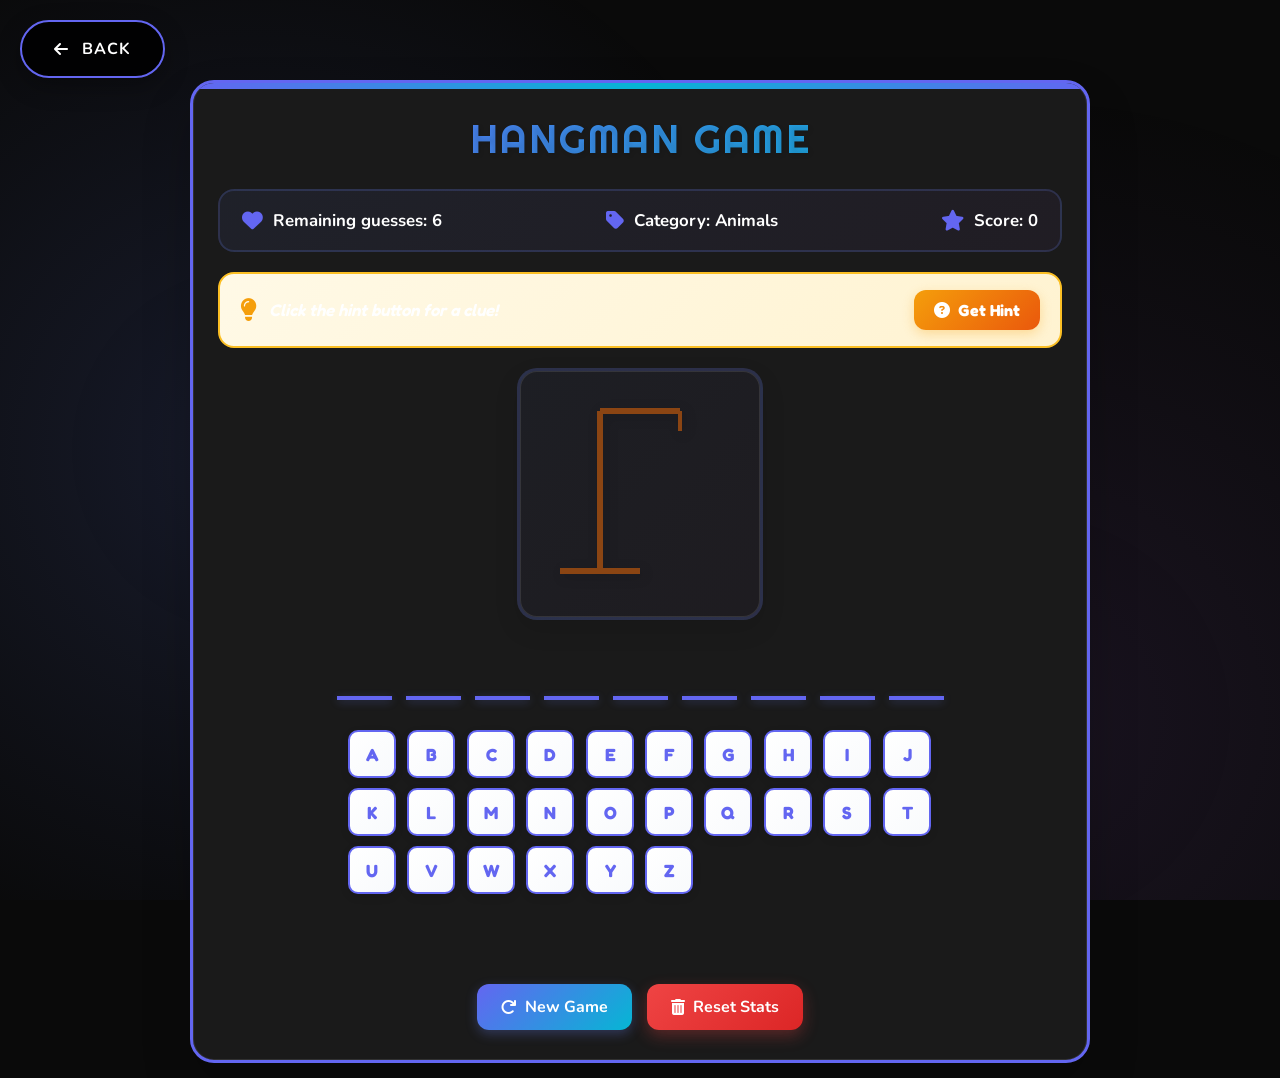
==== commit 3f3ef6da: "Add files via upload" ====
--- a/game-hub/games/Hangman-Game/index.html
+++ b/game-hub/games/Hangman-Game/index.html
@@ -41,7 +41,21 @@
   <link rel="stylesheet" href="../../shared/styles.css">
   <link rel="stylesheet" href="styles.css">
 </head>
-<body class="theme-dark">
+<body>
+  <!-- Apply theme to body immediately -->
+  <script>
+    (function() {
+      let theme = localStorage.getItem('gameHubTheme');
+      if (!theme) {
+        try {
+          const settings = JSON.parse(localStorage.getItem('gameHubSettings') || '{}');
+          theme = settings.theme;
+        } catch (e) {}
+      }
+      document.body.className = 'theme-' + (theme || 'dark');
+    })();
+  </script>
+  
   <!-- Back Button -->
   <div class="btn btn-secondary back-button" onclick="navigateWithLoading('../../games-hub.html', 'Going Back...')" style="cursor: pointer;">
     <i class="fas fa-arrow-left"></i> Back
--- a/game-hub/shared/styles.css
+++ b/game-hub/shared/styles.css
@@ -392,6 +392,22 @@
     animation: fadeIn 0.2s ease-out;
 }
 
+/* Theme-specific loading backgrounds */
+.simple-loading.theme-dark {
+    background: rgba(10, 10, 26, 0.92);
+    backdrop-filter: blur(8px);
+}
+
+.simple-loading.theme-anime {
+    background: rgba(13, 13, 35, 0.92);
+    backdrop-filter: blur(8px);
+}
+
+.simple-loading.theme-cartoon {
+    background: rgba(255, 248, 225, 0.92);
+    backdrop-filter: blur(8px);
+}
+
 @keyframes fadeIn {
     from {
         opacity: 0;
@@ -440,6 +456,23 @@
     will-change: box-shadow;
 }
 
+/* Theme-specific controller styles */
+.theme-anime .controller {
+    background: linear-gradient(145deg, #1a1a3a, #0d0d23);
+    box-shadow: 
+        0 0 15px var(--current-primary),
+        0 0 30px var(--current-accent),
+        inset 0 1px 4px rgba(255,255,255,0.15);
+}
+
+.theme-cartoon .controller {
+    background: linear-gradient(145deg, #ffffff, #f5f5f5);
+    box-shadow: 
+        0 0 10px var(--current-primary),
+        inset 0 1px 4px rgba(0,0,0,0.1);
+    border: 3px solid var(--current-primary);
+}
+
 .controller::before {
     content: '';
     position: absolute;
@@ -452,6 +485,10 @@
     border: 1px solid var(--current-secondary);
 }
 
+.theme-cartoon .controller::before {
+    background: linear-gradient(145deg, #e0e0e0, #d0d0d0);
+}
+
 .controller::after {
     content: '';
     position: absolute;
@@ -462,6 +499,10 @@
     background: linear-gradient(145deg, #333, #222);
     border-radius: 6px 6px 0 0;
     border: 1px solid var(--current-secondary);
+}
+
+.theme-cartoon .controller::after {
+    background: linear-gradient(145deg, #e0e0e0, #d0d0d0);
 }
 
 .d-pad {
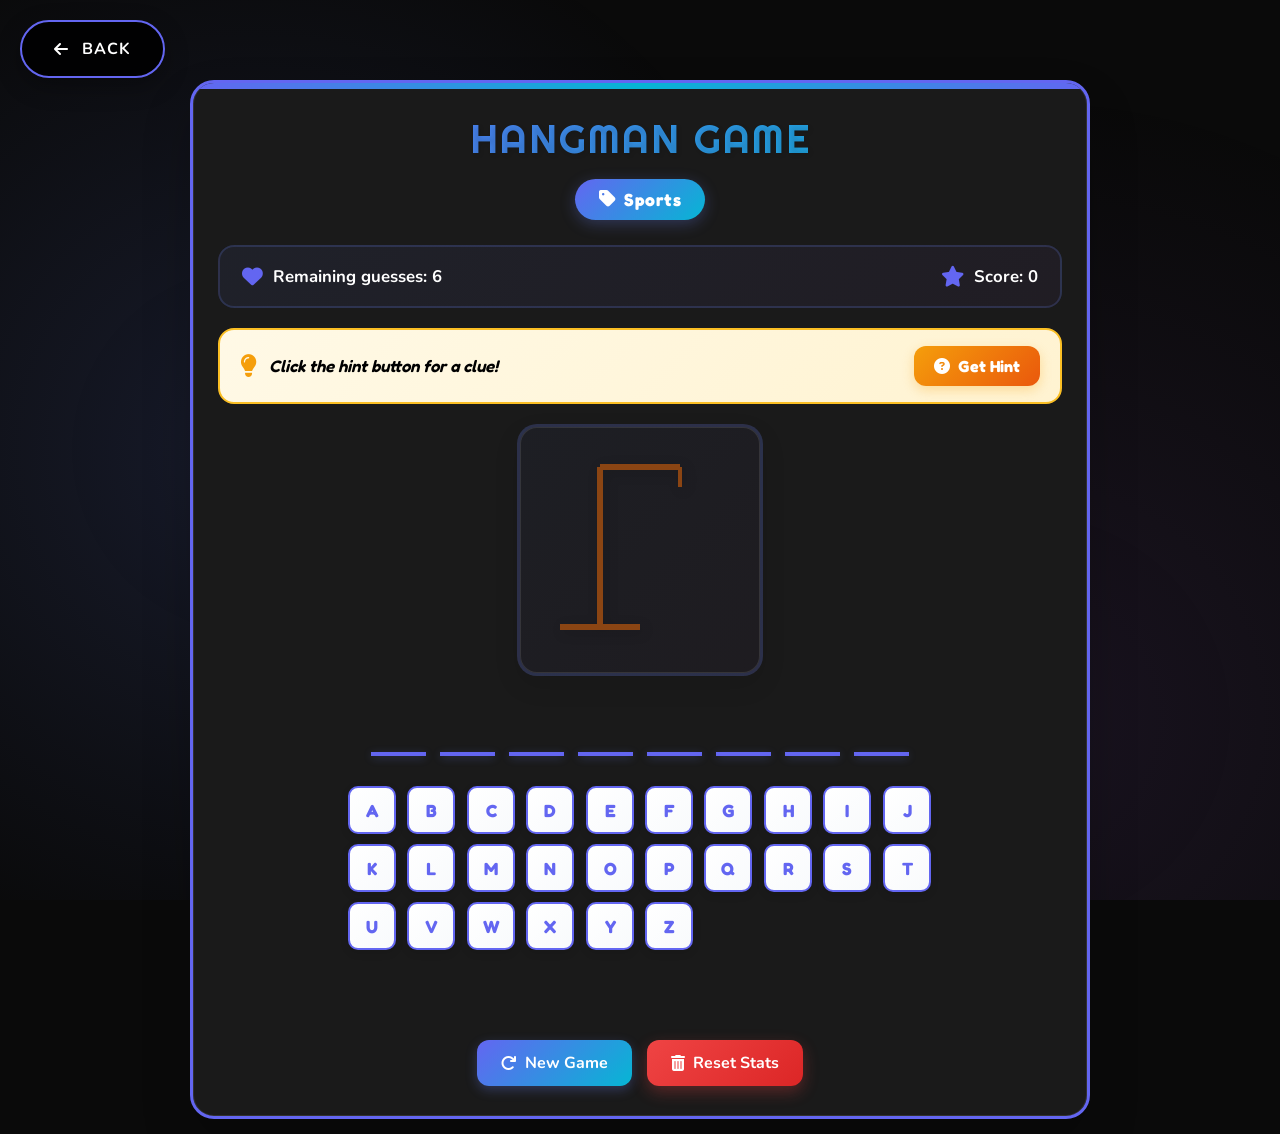
==== commit 1390003e: "Add files via upload" ====
--- a/game-hub/games/Hangman-Game/index.html
+++ b/game-hub/games/Hangman-Game/index.html
@@ -57,15 +57,21 @@
   </script>
   
   <!-- Back Button -->
-  <div class="btn btn-secondary back-button" onclick="navigateWithLoading('../../games-hub.html', 'Going Back...')" style="cursor: pointer;">
+  <nav class="btn btn-secondary back-button" onclick="navigateWithLoading('../../games-hub.html', 'Going Back...')" style="cursor: pointer;">
     <i class="fas fa-arrow-left"></i> Back
-  </div>
+  </nav>
   
-  <div class="game-container">
-    <h1>Hangman Game</h1>
+  <main class="game-container">
+    <header>
+      <h1>Hangman Game</h1>
+      <div class="category-badge">
+        <i class="fas fa-tag"></i>
+        <span id="category-name">Animals</span>
+      </div>
+    </header>
     
     <!-- Result Modal -->
-    <div id="result-modal" class="result-modal">
+    <aside id="result-modal" class="result-modal" role="dialog" aria-labelledby="result-title">
       <div class="result-modal-content">
         <div class="particles-container" id="particles-container"></div>
         <div class="result-icon" id="result-icon">🎉</div>
@@ -94,24 +100,20 @@
           </button>
         </div>
       </div>
-    </div>
+    </aside>
     
-    <div class="game-status">
+    <section class="game-status" aria-label="Game status">
       <div class="status-item">
         <i class="fas fa-heart"></i>
         <span id="remaining-guesses">Remaining guesses: 6</span>
       </div>
       <div class="status-item">
-        <i class="fas fa-tag"></i>
-        <span id="category">Category: Animals</span>
-      </div>
-      <div class="status-item">
         <i class="fas fa-star"></i>
         <span id="current-score">Score: 0</span>
       </div>
-    </div>
+    </section>
     
-    <div class="hint-section">
+    <section class="hint-section" aria-label="Hint section">
       <div class="hint-container">
         <i class="fas fa-lightbulb"></i>
         <span id="hint-text">Click the hint button for a clue!</span>
@@ -119,9 +121,9 @@
       <button id="hint-btn" class="hint-btn">
         <i class="fas fa-question-circle"></i> Get Hint
       </button>
-    </div>
+    </section>
     
-    <div class="hangman-container">
+    <section class="hangman-container" aria-label="Hangman drawing">
       <div class="hangman-wrapper">
         <svg id="hangman-svg" width="200" height="200" viewBox="0 0 200 200">
           <!-- Gallows -->
@@ -149,19 +151,19 @@
           </g>
         </svg>
       </div>
-    </div>
+    </section>
     
-    <div class="word-display" id="word-display">
+    <section class="word-display" id="word-display" aria-label="Word to guess">
       <!-- Word letters will appear here -->
-    </div>
+    </section>
     
-    <div class="keyboard" id="keyboard">
+    <nav class="keyboard" id="keyboard" aria-label="Letter keyboard">
       <!-- Keyboard letters will be added by JavaScript -->
-    </div>
+    </nav>
     
-    <div class="game-message" id="game-message"></div>
+    <div class="game-message" id="game-message" aria-live="polite"></div>
     
-    <div class="game-controls">
+    <footer class="game-controls">
       <button id="hint-btn-mobile" class="control-btn hint-btn-mobile">
         <i class="fas fa-lightbulb"></i>
         <span>Hint</span>
@@ -174,8 +176,8 @@
         <i class="fas fa-trash-alt"></i>
         <span>Reset Stats</span>
       </button>
-    </div>
-  </div>
+    </footer>
+  </main>
 
   <script src="../../shared/themes.js"></script>
   <script src="../../shared/sound-manager.js"></script>
--- a/game-hub/games/Hangman-Game/styles.css
+++ b/game-hub/games/Hangman-Game/styles.css
@@ -144,13 +144,51 @@
   -webkit-text-fill-color: transparent;
   background-clip: text;
   background-size: 200% auto;
-  margin-bottom: 25px;
+  margin-bottom: 15px;
   font-size: 2.5rem;
   font-weight: 400;
   letter-spacing: 2px;
   text-transform: uppercase;
   animation: gradientShift 4s ease infinite;
   text-shadow: 2px 2px 4px rgba(0, 0, 0, 0.1);
+}
+
+.category-badge {
+  display: inline-flex;
+  align-items: center;
+  gap: 8px;
+  padding: 10px 24px;
+  background: linear-gradient(135deg, var(--hangman-primary, var(--primary)) 0%, var(--hangman-accent, var(--secondary)) 100%);
+  border-radius: 25px;
+  margin-bottom: 25px;
+  box-shadow: 0 4px 15px rgba(102, 126, 234, 0.3);
+  animation: badgePulse 2s ease-in-out infinite;
+}
+
+@keyframes badgePulse {
+  0%, 100% { transform: scale(1); box-shadow: 0 4px 15px rgba(102, 126, 234, 0.3); }
+  50% { transform: scale(1.05); box-shadow: 0 6px 20px rgba(102, 126, 234, 0.5); }
+}
+
+.category-badge i {
+  color: white;
+  font-size: 1.2rem;
+  animation: tagSpin 3s ease-in-out infinite;
+}
+
+@keyframes tagSpin {
+  0%, 100% { transform: rotate(0deg); }
+  25% { transform: rotate(-10deg); }
+  75% { transform: rotate(10deg); }
+}
+
+.category-badge span {
+  color: white;
+  font-family: 'Fredoka', sans-serif;
+  font-size: 1.1rem;
+  font-weight: 700;
+  text-transform: capitalize;
+  letter-spacing: 0.5px;
 }
 
 @keyframes gradientShift {
@@ -313,7 +351,7 @@
 
 #hint-text {
   font-weight: 600;
-  color: var(--hangman-text, var(--dark));
+  color: #000000;
   font-style: italic;
   font-family: 'Fredoka', sans-serif;
   font-size: 1.05rem;
@@ -653,6 +691,19 @@
     margin-bottom: 20px;
   }
   
+  .category-badge {
+    padding: 8px 20px;
+    margin-bottom: 20px;
+  }
+  
+  .category-badge i {
+    font-size: 1.1rem;
+  }
+  
+  .category-badge span {
+    font-size: 1rem;
+  }
+  
   .hint-section {
     flex-direction: column;
     gap: 10px;
@@ -725,6 +776,19 @@
     margin-bottom: 18px;
   }
   
+  .category-badge {
+    padding: 7px 18px;
+    margin-bottom: 18px;
+  }
+  
+  .category-badge i {
+    font-size: 1rem;
+  }
+  
+  .category-badge span {
+    font-size: 0.95rem;
+  }
+  
   .hangman-wrapper {
     padding: 12px;
   }
@@ -777,6 +841,19 @@
 @media (max-width: 360px) {
   h1 {
     font-size: 1.5rem;
+  }
+  
+  .category-badge {
+    padding: 6px 16px;
+    margin-bottom: 16px;
+  }
+  
+  .category-badge i {
+    font-size: 0.9rem;
+  }
+  
+  .category-badge span {
+    font-size: 0.85rem;
   }
   
   #hangman-svg {
